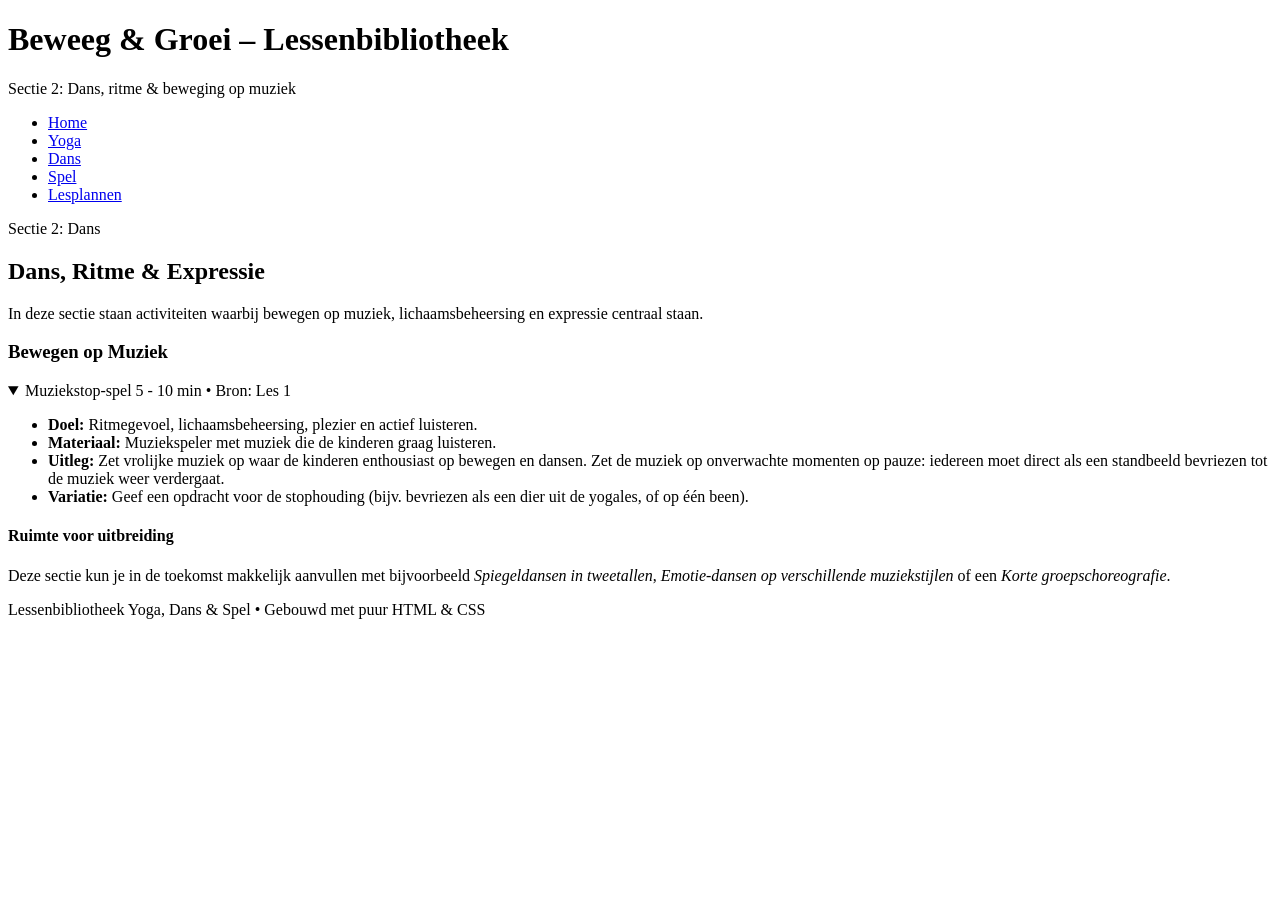
==== dans.html @ 541b028b "Add files via upload" ====
<!DOCTYPE html>
<html lang="nl">
<head>
    <meta charset="UTF-8">
    <meta name="viewport" content="width=device-width, initial-scale=1.0">
    <title>Dans-oefeningen – Lessenbibliotheek</title>
    <link rel="stylesheet" href="css/style.css">
</head>
<body>

    <header class="site-header">
        <div class="container">
            <h1>Beweeg &amp; Groei – Lessenbibliotheek</h1>
            <p class="subtitle">Sectie 2: Dans, ritme &amp; beweging op muziek</p>
        </div>
    </header>

    <nav class="main-nav" aria-label="Hoofdnavigatie">
        <div class="container">
            <ul>
                <li><a href="index.html">Home</a></li>
                <li><a href="yoga.html">Yoga</a></li>
                <li><a href="dans.html" class="active">Dans</a></li>
                <li><a href="spel.html">Spel</a></li>
                <li><a href="lessen.html">Lesplannen</a></li>
            </ul>
        </div>
    </nav>

    <main class="container">
        <section class="intro-section">
            <span class="badge badge-dans">Sectie 2: Dans</span>
            <h2>Dans, Ritme &amp; Expressie</h2>
            <p>
                In deze sectie staan activiteiten waarbij bewegen op muziek, lichaamsbeheersing en expressie centraal staan.
            </p>
        </section>

        <section class="category-section">
            <h3>Bewegen op Muziek</h3>

            <details class="exercise-card card-dans" open>
                <summary>
                    <span class="ex-title">Muziekstop-spel</span>
                    <span class="ex-meta">5 - 10 min &bull; Bron: Les 1</span>
                </summary>
                <div class="ex-body">
                    <ul>
                        <li><strong>Doel:</strong> Ritmegevoel, lichaamsbeheersing, plezier en actief luisteren.</li>
                        <li><strong>Materiaal:</strong> Muziekspeler met muziek die de kinderen graag luisteren.</li>
                        <li><strong>Uitleg:</strong> Zet vrolijke muziek op waar de kinderen enthousiast op bewegen en dansen. Zet de muziek op onverwachte momenten op pauze: iedereen moet direct als een standbeeld bevriezen tot de muziek weer verdergaat.</li>
                        <li><strong>Variatie:</strong> Geef een opdracht voor de stophouding (bijv. bevriezen als een dier uit de yogales, of op één been).</li>
                    </ul>
                </div>
            </details>

            <div class="info-box">
                <h4>Ruimte voor uitbreiding</h4>
                <p>
                    Deze sectie kun je in de toekomst makkelijk aanvullen met bijvoorbeeld <em>Spiegeldansen in tweetallen</em>, 
                    <em>Emotie-dansen op verschillende muziekstijlen</em> of een <em>Korte groepschoreografie</em>.
                </p>
            </div>
        </section>
    </main>

    <footer class="site-footer">
        <div class="container">
            <p>Lessenbibliotheek Yoga, Dans &amp; Spel &bull; Gebouwd met puur HTML &amp; CSS</p>
        </div>
    </footer>

</body>
</html>
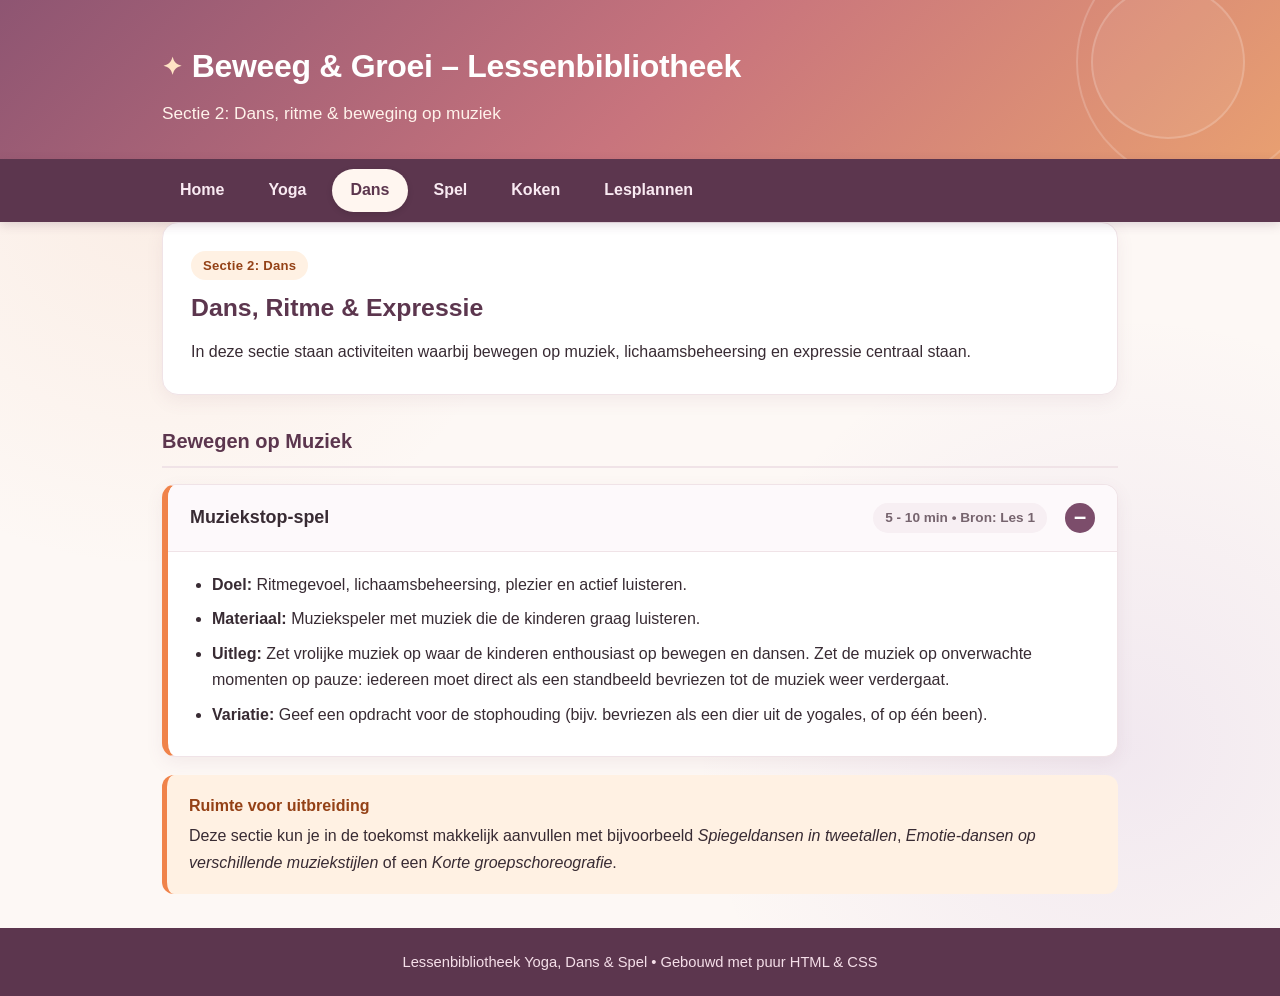
==== commit 77aa2e63: "Update dans.html" ====
--- a/dans.html
+++ b/dans.html
@@ -22,6 +22,7 @@
                 <li><a href="yoga.html">Yoga</a></li>
                 <li><a href="dans.html" class="active">Dans</a></li>
                 <li><a href="spel.html">Spel</a></li>
+                <li><a href="koken.html">Koken</a></li>
                 <li><a href="lessen.html">Lesplannen</a></li>
             </ul>
         </div>
--- a/css/style.css
+++ b/css/style.css
@@ -0,0 +1,583 @@
+/* =========================================================
+   Vrolijke & Warme Yoga-stijl (Zonder groen, puur HTML & CSS)
+   ========================================================= */
+:root {
+    /* Zachte, warme achtergronden (Zand, Lotusbloesem & Crème) */
+    --bg-page: #fdf8f5;
+    --bg-surface: #ffffff;
+    --text-main: #382b33;
+    --text-muted: #76646e;
+    --border-light: #f0e3e7;
+
+    /* Hoofdkleur: Warm Lotus-paars / Bessen & Zonsopgang */
+    --primary: #7c4d6b;
+    --primary-dark: #5c364e;
+    --header-gradient: linear-gradient(135deg, #8e5572 0%, #c8747d 52%, #e89f71 100%);
+
+    /* Sectiekleur 1: Yoga (Zacht Lavendel & Amethist) */
+    --yoga-bg: #f3ebfa;
+    --yoga-accent: #8b5fbf;
+    --yoga-text: #4d2c7a;
+
+    /* Sectiekleur 2: Dans (Zonnig Perzik & Koraal) */
+    --dans-bg: #fff1e3;
+    --dans-accent: #f0834a;
+    --dans-text: #944116;
+
+    /* Sectiekleur 3: Spel (Vrolijk Turkoois / Hemelsblauw) */
+    --spel-bg: #e4f5f9;
+    --spel-accent: #2ba6bd;
+    --spel-text: #145b69;
+
+    /* Sectiekleur 4: Koken (Warm Framboos / Terracotta-roze) */
+    --koken-bg: #fdebf0;
+    --koken-accent: #d95d78;
+    --koken-text: #85283d;
+
+    --radius: 16px;
+    --shadow: 0 6px 18px rgba(124, 77, 107, 0.08);
+}
+
+* {
+    box-sizing: border-box;
+    margin: 0;
+    padding: 0;
+}
+
+body {
+    font-family: "Quicksand", "Nunito", -apple-system, BlinkMacSystemFont, "Segoe UI", Roboto, Helvetica, Arial, sans-serif;
+    background-color: var(--bg-page);
+    background-image: 
+        radial-gradient(circle at 12% 18%, rgba(232, 159, 113, 0.12) 0%, transparent 28%),
+        radial-gradient(circle at 88% 75%, rgba(139, 95, 191, 0.10) 0%, transparent 32%);
+    color: var(--text-main);
+    line-height: 1.65;
+    display: flex;
+    flex-direction: column;
+    min-height: 100vh;
+}
+
+.container {
+    width: 100%;
+    max-width: 1000px;
+    margin: 0 auto;
+    padding: 0 22px;
+}
+
+/* =========================================================
+   Header & Navigatie (Zonsopgang / Lotus sfeer)
+   ========================================================= */
+.site-header {
+    background: var(--header-gradient);
+    color: #ffffff;
+    padding: 40px 0 32px;
+    position: relative;
+    overflow: hidden;
+}
+
+.site-header::before,
+.site-header::after {
+    content: "";
+    position: absolute;
+    border-radius: 50%;
+    border: 2px solid rgba(255, 255, 255, 0.18);
+    pointer-events: none;
+}
+
+.site-header::before {
+    width: 240px;
+    height: 240px;
+    right: -40px;
+    top: -60px;
+}
+
+.site-header::after {
+    width: 150px;
+    height: 150px;
+    right: 35px;
+    top: -15px;
+    background: rgba(255, 255, 255, 0.06);
+}
+
+.site-header h1 {
+    font-size: 2rem;
+    letter-spacing: -0.01em;
+    margin-bottom: 6px;
+    display: flex;
+    align-items: center;
+    gap: 10px;
+}
+
+.site-header h1::before {
+    content: "✦";
+    font-size: 1.5rem;
+    color: #ffe3c4;
+}
+
+.site-header .subtitle {
+    color: #fff3eb;
+    font-size: 1.08rem;
+}
+
+.main-nav {
+    background-color: var(--primary-dark);
+    position: sticky;
+    top: 0;
+    z-index: 10;
+    box-shadow: 0 3px 10px rgba(92, 54, 78, 0.18);
+}
+
+.main-nav ul {
+    list-style: none;
+    display: flex;
+    flex-wrap: wrap;
+    gap: 8px;
+    padding: 10px 0;
+}
+
+.main-nav a {
+    display: inline-block;
+    color: #f9eaf2;
+    text-decoration: none;
+    padding: 8px 18px;
+    border-radius: 25px;
+    font-weight: 600;
+    transition: background-color 0.2s, transform 0.15s;
+}
+
+.main-nav a:hover {
+    background-color: rgba(255, 255, 255, 0.16);
+    color: #ffffff;
+}
+
+.main-nav a.active {
+    background-color: #fff6f0;
+    color: var(--primary-dark);
+    font-weight: 700;
+    box-shadow: 0 2px 6px rgba(0, 0, 0, 0.12);
+}
+
+/* =========================================================
+   Main Content & Intro
+   ========================================================= */
+main {
+    flex: 1;
+    padding: 34px 22px 52px;
+}
+
+.intro-section {
+    background: var(--bg-surface);
+    padding: 28px;
+    border-radius: var(--radius);
+    border: 1px solid var(--border-light);
+    box-shadow: var(--shadow);
+    margin-bottom: 30px;
+}
+
+.intro-section h2 {
+    margin-top: 8px;
+    margin-bottom: 10px;
+    font-size: 1.55rem;
+    color: var(--primary-dark);
+}
+
+.anchor-nav {
+    display: flex;
+    flex-wrap: wrap;
+    gap: 10px;
+    margin-top: 18px;
+}
+
+.anchor-nav a {
+    background-color: #fcf5f8;
+    border: 1px solid #e6d3dc;
+    color: var(--primary-dark);
+    text-decoration: none;
+    padding: 7px 16px;
+    border-radius: 25px;
+    font-size: 0.9rem;
+    font-weight: 600;
+    transition: all 0.2s;
+}
+
+.anchor-nav a:hover {
+    background-color: var(--primary);
+    border-color: var(--primary);
+    color: #ffffff;
+}
+
+/* =========================================================
+   Badges & Knoppen
+   ========================================================= */
+.badge {
+    display: inline-block;
+    padding: 4px 12px;
+    border-radius: 25px;
+    font-size: 0.82rem;
+    font-weight: 700;
+    letter-spacing: 0.02em;
+}
+
+.badge-yoga {
+    background-color: var(--yoga-bg);
+    color: var(--yoga-text);
+}
+
+.badge-dans {
+    background-color: var(--dans-bg);
+    color: var(--dans-text);
+}
+
+.badge-spel {
+    background-color: var(--spel-bg);
+    color: var(--spel-text);
+}
+
+.badge-koken {
+    background-color: var(--koken-bg);
+    color: var(--koken-text);
+}
+
+.badge-neutral {
+    background-color: #f5eef2;
+    color: var(--text-muted);
+}
+
+.btn {
+    display: inline-block;
+    text-decoration: none;
+    padding: 11px 20px;
+    border-radius: 25px;
+    font-weight: 700;
+    font-size: 0.95rem;
+    margin-top: 16px;
+    transition: transform 0.15s, opacity 0.2s;
+    box-shadow: 0 3px 10px rgba(0, 0, 0, 0.08);
+}
+
+.btn:hover {
+    opacity: 0.92;
+    transform: translateY(-1px);
+}
+
+.btn-yoga {
+    background-color: var(--yoga-accent);
+    color: #ffffff;
+}
+
+.btn-dans {
+    background-color: var(--dans-accent);
+    color: #ffffff;
+}
+
+.btn-spel {
+    background-color: var(--spel-accent);
+    color: #ffffff;
+}
+
+.btn-koken {
+    background-color: var(--koken-accent);
+    color: #ffffff;
+}
+
+.btn-primary {
+    background: var(--header-gradient);
+    color: #ffffff;
+}
+
+/* =========================================================
+   Homepagina Grid & Banner (2x2 voor 4 secties)
+   ========================================================= */
+.pillars-grid {
+    display: grid;
+    grid-template-columns: repeat(auto-fit, minmax(380px, 1fr));
+    gap: 22px;
+    margin-bottom: 34px;
+}
+
+.card {
+    background: var(--bg-surface);
+    border-radius: var(--radius);
+    padding: 26px;
+    border: 1px solid var(--border-light);
+    border-top-width: 6px;
+    box-shadow: var(--shadow);
+    display: flex;
+    flex-direction: column;
+    justify-content: space-between;
+}
+
+.card h3 {
+    margin: 14px 0 8px;
+    font-size: 1.4rem;
+    color: var(--text-main);
+}
+
+.card-yoga {
+    border-top-color: var(--yoga-accent);
+    background: linear-gradient(180deg, #fbf7ff 0%, #ffffff 35%);
+}
+
+.card-dans {
+    border-top-color: var(--dans-accent);
+    background: linear-gradient(180deg, #fff9f2 0%, #ffffff 35%);
+}
+
+.card-spel {
+    border-top-color: var(--spel-accent);
+    background: linear-gradient(180deg, #f4fbfd 0%, #ffffff 35%);
+}
+
+.card-koken {
+    border-top-color: var(--koken-accent);
+    background: linear-gradient(180deg, #fff5f8 0%, #ffffff 35%);
+}
+
+.lesson-plans-banner {
+    background: linear-gradient(135deg, #ffffff 0%, #fdf4f7 100%);
+    border: 1px solid var(--border-light);
+    border-left: 6px solid var(--primary);
+    border-radius: var(--radius);
+    padding: 28px;
+    box-shadow: var(--shadow);
+}
+
+.lesson-plans-banner h2 {
+    margin-bottom: 8px;
+    color: var(--primary-dark);
+}
+
+.lesson-quicklinks {
+    margin: 16px 0 8px 22px;
+}
+
+.lesson-quicklinks li {
+    margin-bottom: 8px;
+}
+
+.lesson-quicklinks a {
+    color: var(--primary);
+    text-decoration: none;
+    font-weight: 500;
+}
+
+.lesson-quicklinks a:hover {
+    text-decoration: underline;
+    color: var(--primary-dark);
+}
+
+/* =========================================================
+   Inklapbare Oefeningen (<details> & <summary>)
+   ========================================================= */
+.category-section {
+    margin-bottom: 34px;
+}
+
+.category-section h3 {
+    margin-bottom: 16px;
+    padding-bottom: 8px;
+    border-bottom: 2px solid var(--border-light);
+    color: var(--primary-dark);
+    font-size: 1.25rem;
+}
+
+.exercise-card {
+    background: var(--bg-surface);
+    border: 1px solid var(--border-light);
+    border-left-width: 6px;
+    border-radius: 14px;
+    margin-bottom: 14px;
+    box-shadow: var(--shadow);
+    overflow: hidden;
+}
+
+.exercise-card.card-yoga { border-left-color: var(--yoga-accent); }
+.exercise-card.card-dans { border-left-color: var(--dans-accent); }
+.exercise-card.card-spel { border-left-color: var(--spel-accent); }
+.exercise-card.card-koken { border-left-color: var(--koken-accent); }
+
+.exercise-card summary {
+    padding: 18px 22px;
+    cursor: pointer;
+    list-style: none;
+    display: flex;
+    justify-content: space-between;
+    align-items: center;
+    flex-wrap: wrap;
+    gap: 10px;
+    font-weight: 700;
+}
+
+.exercise-card summary::-webkit-details-marker {
+    display: none;
+}
+
+.exercise-card summary::after {
+    content: "+";
+    font-size: 1.35rem;
+    font-weight: bold;
+    color: var(--primary);
+    background: #f9eff4;
+    width: 30px;
+    height: 30px;
+    border-radius: 50%;
+    display: inline-flex;
+    align-items: center;
+    justify-content: center;
+    margin-left: 8px;
+}
+
+.exercise-card[open] summary::after {
+    content: "−";
+    background: var(--primary);
+    color: #ffffff;
+}
+
+.exercise-card[open] summary {
+    border-bottom: 1px solid var(--border-light);
+    background-color: #fdf9fb;
+}
+
+.ex-title {
+    font-size: 1.12rem;
+    flex: 1;
+    color: var(--text-main);
+}
+
+.ex-meta {
+    font-size: 0.85rem;
+    font-weight: 600;
+    color: var(--text-muted);
+    background: #f7eff3;
+    padding: 4px 12px;
+    border-radius: 20px;
+}
+
+.ex-body {
+    padding: 20px 26px;
+}
+
+.ex-body ul {
+    margin-left: 18px;
+}
+
+.ex-body li {
+    margin-bottom: 8px;
+}
+
+.ex-body ol {
+    margin: 6px 0 6px 20px;
+}
+
+.info-box {
+    background-color: var(--dans-bg);
+    border-left: 5px solid var(--dans-accent);
+    padding: 18px 22px;
+    border-radius: 12px;
+    margin-top: 18px;
+}
+
+.info-box h4 {
+    color: var(--dans-text);
+    margin-bottom: 4px;
+}
+
+.info-box-koken {
+    background-color: var(--koken-bg);
+    border-left-color: var(--koken-accent);
+}
+
+.info-box-koken h4 {
+    color: var(--koken-text);
+}
+
+/* =========================================================
+   Lesplannen & Tabellen
+   ========================================================= */
+.lesson-plan-card {
+    background: var(--bg-surface);
+    border: 1px solid var(--border-light);
+    border-radius: var(--radius);
+    padding: 26px;
+    margin-bottom: 30px;
+    box-shadow: var(--shadow);
+}
+
+.lesson-header {
+    margin-bottom: 18px;
+    padding-bottom: 16px;
+    border-bottom: 1px solid var(--border-light);
+}
+
+.lesson-header h3 {
+    font-size: 1.45rem;
+    color: var(--primary);
+    margin-bottom: 6px;
+}
+
+.lesson-header p {
+    margin-bottom: 4px;
+}
+
+.table-responsive {
+    overflow-x: auto;
+}
+
+.lesson-table {
+    width: 100%;
+    border-collapse: collapse;
+    text-align: left;
+    font-size: 0.95rem;
+}
+
+.lesson-table th,
+.lesson-table td {
+    padding: 14px 14px;
+    border-bottom: 1px solid var(--border-light);
+    vertical-align: top;
+}
+
+.lesson-table th {
+    background-color: #faf2f6;
+    font-weight: 700;
+    color: var(--primary-dark);
+}
+
+.lesson-table tr:hover td {
+    background-color: #fffcfa;
+}
+
+.lesson-table tr:last-child td {
+    border-bottom: none;
+}
+
+/* =========================================================
+   Footer
+   ========================================================= */
+.site-footer {
+    background: var(--primary-dark);
+    color: #f5dfe9;
+    text-align: center;
+    padding: 22px 0;
+    font-size: 0.92rem;
+    margin-top: auto;
+}
+
+/* =========================================================
+   Mobiele weergave
+   ========================================================= */
+@media (max-width: 600px) {
+    .site-header h1 {
+        font-size: 1.55rem;
+    }
+    .pillars-grid {
+        grid-template-columns: 1fr;
+    }
+    .main-nav ul {
+        gap: 4px;
+    }
+    .main-nav a {
+        padding: 6px 12px;
+        font-size: 0.9rem;
+    }
+}
